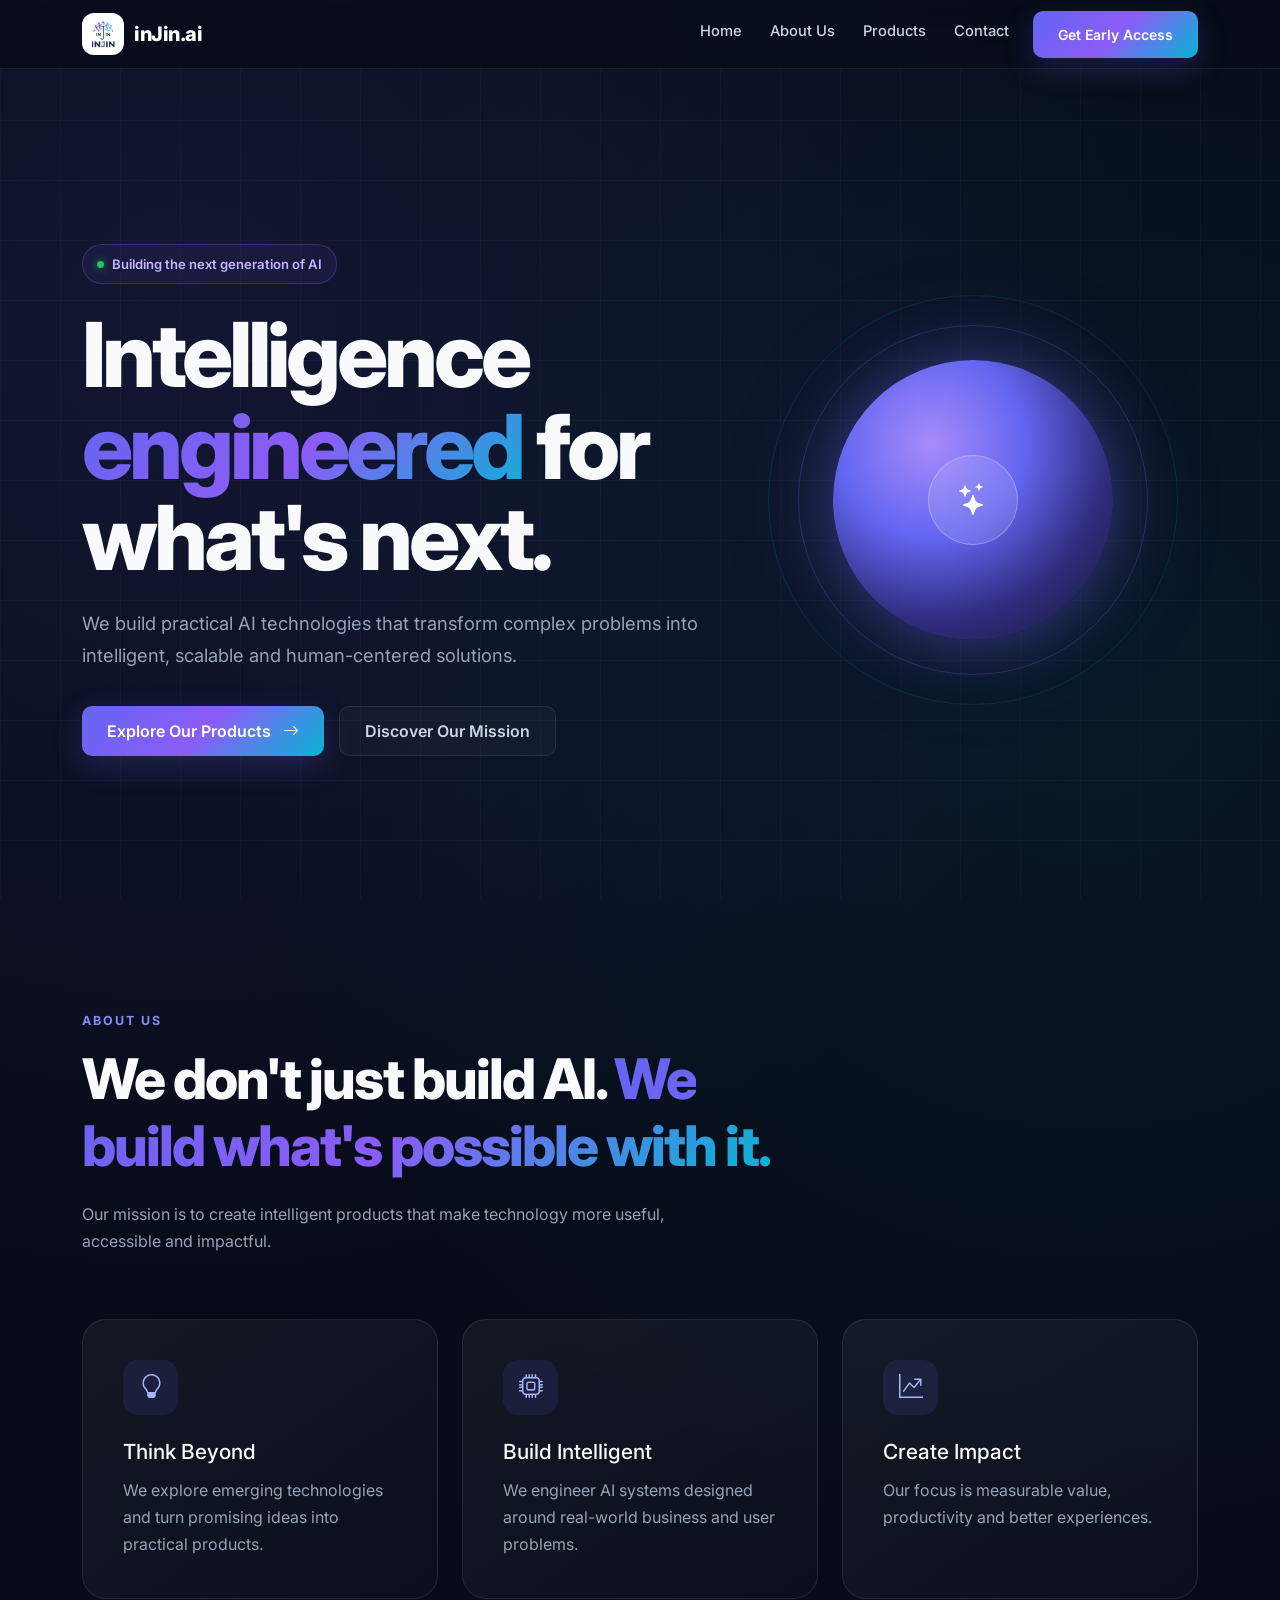
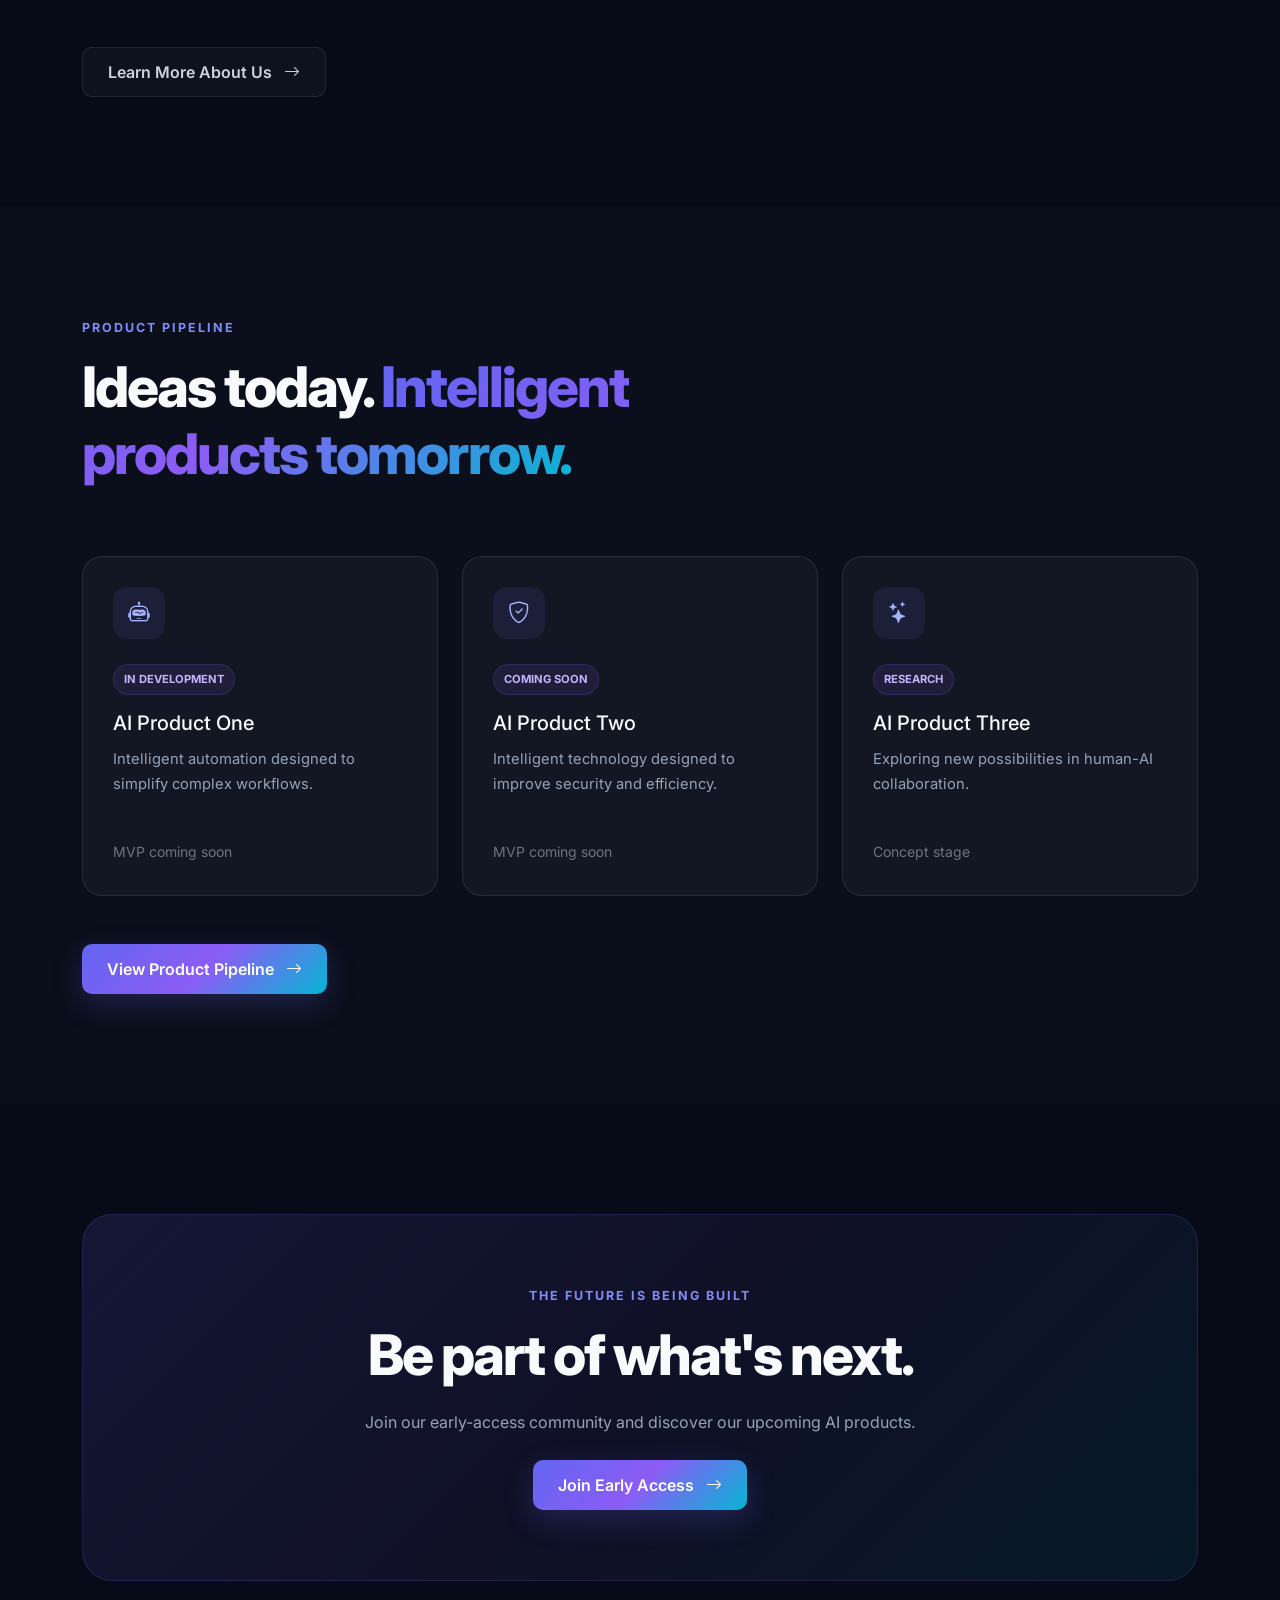
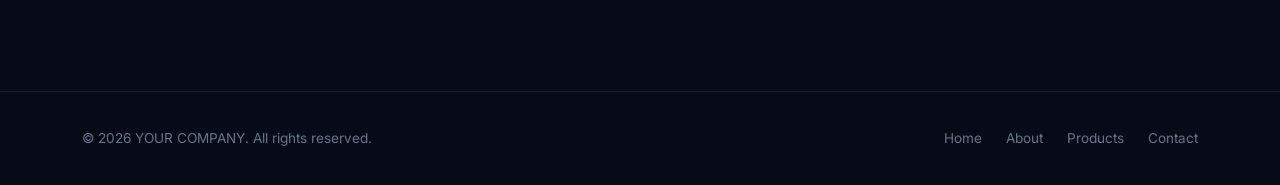
==== index.html @ dfd2fa6e "Rename Index.html to index.html Rename to fix error" ====
<!DOCTYPE html>
<html lang="en">

<head>

    <meta charset="UTF-8">

    <meta name="viewport"
          content="width=device-width, initial-scale=1.0">

    <meta name="description"
          content="YOUR COMPANY — Engineering intelligent AI products for tomorrow.">

    <meta name="theme-color"
          content="#070b17">

    <title>inJin.ai | Engineering Intelligence for Tomorrow</title>


    <!-- Bootstrap -->
    <link
        href="https://cdn.jsdelivr.net/npm/bootstrap@5.3.3/dist/css/bootstrap.min.css"
        rel="stylesheet"
    >

    <!-- Bootstrap Icons -->
    <link
        rel="stylesheet"
        href="https://cdn.jsdelivr.net/npm/bootstrap-icons@1.11.3/font/bootstrap-icons.min.css"
    >

    <!-- Google Font -->
    <link
        href="https://fonts.googleapis.com/css2?family=Inter:wght@400;500;600;700;800&display=swap"
        rel="stylesheet"
    >

    <!-- Custom CSS -->
    <link rel="stylesheet"
          href="css/style.css">

    <link rel="stylesheet"
          href="css/responsive.css">

</head>


<body>


<!-- =====================================================
     NAVBAR
====================================================== -->

<nav class="navbar navbar-expand-lg fixed-top">

    <div class="container">

        <a class="navbar-brand d-flex align-items-center"
           href="index.html">

            <div class="logo-placeholder" >
                <img
                src="./assets/images/INJINLOGo.png"
                alt="Your Company Logo"
                class="company-logo">
                
            </div>

            <span>
                inJin.ai
            </span>

        </a>


        <button
            class="navbar-toggler"
            type="button"
            data-bs-toggle="collapse"
            data-bs-target="#mainNavigation">

            <span class="navbar-toggler-icon"></span>

        </button>


        <div
            class="collapse navbar-collapse"
            id="mainNavigation">

            <ul class="navbar-nav ms-auto">

                <li class="nav-item">
                    <a class="nav-link"
                       href="#home">
                        Home
                    </a>
                </li>

                <li class="nav-item">
                    <a class="nav-link"
                       href="pages/about.html">
                        About Us
                    </a>
                </li>

                <li class="nav-item">
                    <a class="nav-link"
                       href="pages/products.html">
                        Products
                    </a>
                </li>

                <li class="nav-item">
                    <a class="nav-link"
                       href="pages/contact.html">
                        Contact
                    </a>
                </li>

                <li class="nav-item ms-lg-3">

                    <a
                        href="pages/contact.html"
                        class="btn btn-primary-custom btn-sm">

                        Get Early Access

                    </a>

                </li>

            </ul>

        </div>

    </div>

</nav>


<!-- =====================================================
     HERO
====================================================== -->

<section
    id="home"
    class="hero">

    <div class="container">

        <div class="row align-items-center">


            <!-- HERO CONTENT -->

            <div class="col-lg-7 hero-content">

                <div class="hero-badge">

                    <span class="status-dot"></span>

                    Building the next generation of AI

                </div>


                <h1>

                    Intelligence

                    <span class="gradient-text">
                        engineered
                    </span>

                    for what's next.

                </h1>


                <p class="hero-description">

                    We build practical AI technologies that
                    transform complex problems into intelligent,
                    scalable and human-centered solutions.

                </p>


                <div class="hero-buttons">

                    <a
                        href="pages/products.html"
                        class="btn btn-primary-custom">

                        Explore Our Products

                        <i class="bi bi-arrow-right ms-2"></i>

                    </a>


                    <a
                        href="pages/about.html"
                        class="btn btn-outline-custom">

                        Discover Our Mission

                    </a>

                </div>

            </div>


            <!-- HERO VISUAL -->

            <div class="col-lg-5">

                <div class="hero-visual">

                    <div class="ai-orb">

                        <div class="orb-core">

                            <i class="bi bi-stars"></i>

                        </div>

                    </div>

                </div>

            </div>

        </div>

    </div>

</section>


<!-- =====================================================
     ABOUT PREVIEW
====================================================== -->

<section class="section">

    <div class="container">

        <div class="row mb-5">

            <div class="col-lg-8">

                <div class="section-label">
                    About Us
                </div>

                <h2 class="section-title">

                    We don't just build AI.

                    <span class="gradient-text">
                        We build what's possible with it.
                    </span>

                </h2>

                <p class="section-description">

                    Our mission is to create intelligent products
                    that make technology more useful, accessible
                    and impactful.

                </p>

            </div>

        </div>


        <div class="row g-4">


            <div class="col-md-4">

                <div class="about-card">

                    <div class="about-icon">
                        <i class="bi bi-lightbulb"></i>
                    </div>

                    <h3>
                        Think Beyond
                    </h3>

                    <p>

                        We explore emerging technologies and
                        turn promising ideas into practical
                        products.

                    </p>

                </div>

            </div>


            <div class="col-md-4">

                <div class="about-card">

                    <div class="about-icon">
                        <i class="bi bi-cpu"></i>
                    </div>

                    <h3>
                        Build Intelligent
                    </h3>

                    <p>

                        We engineer AI systems designed around
                        real-world business and user problems.

                    </p>

                </div>

            </div>


            <div class="col-md-4">

                <div class="about-card">

                    <div class="about-icon">
                        <i class="bi bi-graph-up-arrow"></i>
                    </div>

                    <h3>
                        Create Impact
                    </h3>

                    <p>

                        Our focus is measurable value,
                        productivity and better experiences.

                    </p>

                </div>

            </div>

        </div>


        <div class="mt-5">

            <a
                href="pages/about.html"
                class="btn btn-outline-custom">

                Learn More About Us

                <i class="bi bi-arrow-right ms-2"></i>

            </a>

        </div>

    </div>

</section>


<!-- =====================================================
     PRODUCTS PREVIEW
====================================================== -->

<section class="section products-section">

    <div class="container">

        <div class="row mb-5">

            <div class="col-lg-8">

                <div class="section-label">
                    Product Pipeline
                </div>

                <h2 class="section-title">

                    Ideas today.

                    <span class="gradient-text">
                        Intelligent products tomorrow.
                    </span>

                </h2>

            </div>

        </div>


        <div class="row g-4">


            <!-- PRODUCT 1 -->

            <div class="col-lg-4 col-md-6">

                <div class="product-card">

                    <div class="product-icon">

                        <i class="bi bi-robot"></i>

                    </div>

                    <span class="status-badge">
                        In Development
                    </span>

                    <h3 class="mt-3">
                        AI Product One
                    </h3>

                    <p>

                        Intelligent automation designed
                        to simplify complex workflows.

                    </p>

                    <span class="text-secondary small">
                        MVP coming soon
                    </span>

                </div>

            </div>


            <!-- PRODUCT 2 -->

            <div class="col-lg-4 col-md-6">

                <div class="product-card">

                    <div class="product-icon">

                        <i class="bi bi-shield-check"></i>

                    </div>

                    <span class="status-badge">
                        Coming Soon
                    </span>

                    <h3 class="mt-3">
                        AI Product Two
                    </h3>

                    <p>

                        Intelligent technology designed
                        to improve security and efficiency.

                    </p>

                    <span class="text-secondary small">
                        MVP coming soon
                    </span>

                </div>

            </div>


            <!-- PRODUCT 3 -->

            <div class="col-lg-4 col-md-6">

                <div class="product-card">

                    <div class="product-icon">

                        <i class="bi bi-stars"></i>

                    </div>

                    <span class="status-badge">
                        Research
                    </span>

                    <h3 class="mt-3">
                        AI Product Three
                    </h3>

                    <p>

                        Exploring new possibilities in
                        human-AI collaboration.

                    </p>

                    <span class="text-secondary small">
                        Concept stage
                    </span>

                </div>

            </div>

        </div>


        <div class="mt-5">

            <a
                href="pages/products.html"
                class="btn btn-primary-custom">

                View Product Pipeline

                <i class="bi bi-arrow-right ms-2"></i>

            </a>

        </div>

    </div>

</section>


<!-- =====================================================
     CTA
====================================================== -->

<section class="cta-section">

    <div class="container">

        <div class="cta-card">

            <div class="cta-content">

                <div class="section-label">
                    The Future Is Being Built
                </div>

                <h2 class="section-title">
                    Be part of what's next.
                </h2>

                <p class="section-description mx-auto mb-4">

                    Join our early-access community and
                    discover our upcoming AI products.

                </p>

                <a
                    href="pages/contact.html"
                    class="btn btn-primary-custom">

                    Join Early Access

                    <i class="bi bi-arrow-right ms-2"></i>

                </a>

            </div>

        </div>

    </div>

</section>


<!-- =====================================================
     FOOTER
====================================================== -->

<footer>

    <div class="container">

        <div class="footer-content">

            <div>

                ©
                <span id="currentYear"></span>

                YOUR COMPANY.

                All rights reserved.

            </div>


            <div class="footer-links">

                <a href="index.html">
                    Home
                </a>

                <a href="pages/about.html">
                    About
                </a>

                <a href="pages/products.html">
                    Products
                </a>

                <a href="pages/contact.html">
                    Contact
                </a>

            </div>

        </div>

    </div>

</footer>


<!-- Bootstrap JS -->

<script
    src="https://cdn.jsdelivr.net/npm/bootstrap@5.3.3/dist/js/bootstrap.bundle.min.js">
</script>


<!-- Custom JS -->

<script src="js/main.js"></script>

</body>

</html>
---- css/style.css ----
/* =========================================================
   GLOBAL VARIABLES
========================================================= */

:root {

    --bg-primary: #070b17;
    --bg-secondary: #0b1020;

    --text-primary: #f8fafc;
    --text-secondary: #94a3b8;

    --accent-blue: #6366f1;
    --accent-purple: #8b5cf6;
    --accent-cyan: #06b6d4;

    --border: rgba(255, 255, 255, 0.09);

    --gradient:
        linear-gradient(
            135deg,
            #6366f1,
            #8b5cf6,
            #06b6d4
        );
}


/* =========================================================
   GLOBAL
========================================================= */

html {
    scroll-behavior: smooth;
}

body {

    margin: 0;

    font-family: "Inter", sans-serif;

    background:
        radial-gradient(
            circle at 15% 10%,
            rgba(99,102,241,0.12),
            transparent 30%
        ),
        radial-gradient(
            circle at 85% 20%,
            rgba(6,182,212,0.08),
            transparent 30%
        ),
        var(--bg-primary);

    color: var(--text-primary);

    line-height: 1.7;

    overflow-x: hidden;
}


section {
    scroll-margin-top: 80px;
}


/* =========================================================
   NAVBAR
========================================================= */

.navbar {

    background:
        rgba(7,11,23,0.75);

    backdrop-filter:
        blur(16px);

    border-bottom:
        1px solid var(--border);

    transition:
        all 0.3s ease;
}


.navbar.scrolled {

    background:
        rgba(7,11,23,0.95);
}


.navbar-brand {

    color: white !important;

    font-weight: 800;

    letter-spacing: -0.5px;
}


.logo-placeholder {

    width: 42px;
    height: 42px;

    border-radius: 12px;

    display: flex;

    align-items: center;
    justify-content: center;

    /* background: var(--gradient);

    color: white;

    font-weight: 800; */
    background-color: white;

    margin-right: 10px;
}

.logo-placeholder img {
    width: 100%;
    height: 100%;
    object-fit: contain;
    border-radius: 12px;
}


.nav-link {

    color: #cbd5e1 !important;

    font-size: 0.92rem;

    font-weight: 500;

    margin-left: 12px;

    transition:
        color 0.2s ease;
}


.nav-link:hover {
    color: white !important;
}


.navbar-toggler {

    border:
        1px solid var(--border);
}


.navbar-toggler-icon {
    filter: invert(1);
}


/* =========================================================
   HERO
========================================================= */

.hero {

    min-height: 100vh;

    display: flex;

    align-items: center;

    position: relative;

    padding-top: 100px;

    overflow: hidden;
}


.hero::before {

    content: "";

    position: absolute;

    inset: 0;

    background-image:
        linear-gradient(
            rgba(255,255,255,0.025) 1px,
            transparent 1px
        ),
        linear-gradient(
            90deg,
            rgba(255,255,255,0.025) 1px,
            transparent 1px
        );

    background-size: 60px 60px;

    pointer-events: none;
}


.hero-content {

    position: relative;

    z-index: 2;
}


.hero-badge {

    display: inline-flex;

    align-items: center;

    gap: 8px;

    padding: 8px 14px;

    border:
        1px solid
        rgba(139,92,246,0.3);

    background:
        rgba(139,92,246,0.08);

    border-radius: 50px;

    color: #c4b5fd;

    font-size: 0.82rem;

    font-weight: 600;

    margin-bottom: 25px;
}


.status-dot {

    width: 7px;
    height: 7px;

    background: #22c55e;

    border-radius: 50%;

    box-shadow:
        0 0 10px
        rgba(34,197,94,0.8);
}


.hero h1 {

    font-size:
        clamp(3rem, 7vw, 6rem);

    line-height: 1.02;

    letter-spacing: -4px;

    font-weight: 800;

    max-width: 950px;

    margin-bottom: 25px;
}


.gradient-text {

    background: var(--gradient);

    -webkit-background-clip: text;

    background-clip: text;

    color: transparent;
}


.hero-description {

    color: var(--text-secondary);

    font-size: 1.15rem;

    max-width: 700px;

    margin-bottom: 35px;
}


.hero-buttons {

    display: flex;

    flex-wrap: wrap;

    gap: 15px;
}


/* =========================================================
   BUTTONS
========================================================= */

.btn-primary-custom {

    border: none;

    color: white;

    padding: 13px 25px;

    border-radius: 10px;

    font-weight: 600;

    background: var(--gradient);

    box-shadow:
        0 10px 30px
        rgba(99,102,241,0.22);

    transition:
        transform 0.25s ease,
        box-shadow 0.25s ease;
}


.btn-primary-custom:hover {

    color: white;

    transform:
        translateY(-2px);

    box-shadow:
        0 15px 35px
        rgba(99,102,241,0.35);
}


.btn-outline-custom {

    padding: 12px 25px;

    border:
        1px solid var(--border);

    border-radius: 10px;

    color: #cbd5e1;

    font-weight: 600;

    background:
        rgba(255,255,255,0.03);
}


.btn-outline-custom:hover {

    color: white;

    border-color:
        rgba(139,92,246,0.5);

    background:
        rgba(139,92,246,0.08);
}


/* =========================================================
   HERO ORB
========================================================= */

.hero-visual {

    position: relative;

    min-height: 430px;

    display: flex;

    align-items: center;

    justify-content: center;
}


.ai-orb {

    width: 280px;
    height: 280px;

    border-radius: 50%;

    background:
        radial-gradient(
            circle at 35% 30%,
            #a78bfa,
            #6366f1 35%,
            #312e81 65%,
            #0f172a 100%
        );

    box-shadow:
        0 0 60px
        rgba(99,102,241,0.35),

        0 0 120px
        rgba(139,92,246,0.18);

    position: relative;

    animation:
        floatOrb 6s ease-in-out infinite;
}


.ai-orb::before,
.ai-orb::after {

    content: "";

    position: absolute;

    inset: -35px;

    border:
        1px solid
        rgba(139,92,246,0.25);

    border-radius: 50%;

    animation:
        rotateOrb 12s linear infinite;
}


.ai-orb::after {

    inset: -65px;

    border-color:
        rgba(6,182,212,0.15);

    animation-duration: 18s;

    animation-direction: reverse;
}


.orb-core {

    position: absolute;

    top: 50%;
    left: 50%;

    transform:
        translate(-50%, -50%);

    width: 90px;
    height: 90px;

    border-radius: 50%;

    background:
        rgba(255,255,255,0.12);

    backdrop-filter:
        blur(10px);

    border:
        1px solid
        rgba(255,255,255,0.25);

    display: flex;

    align-items: center;

    justify-content: center;

    font-size: 2rem;

    color: white;
}


@keyframes floatOrb {

    0%, 100% {
        transform: translateY(0);
    }

    50% {
        transform: translateY(-18px);
    }
}


@keyframes rotateOrb {

    from {
        transform: rotate(0deg);
    }

    to {
        transform: rotate(360deg);
    }
}


/* =========================================================
   SECTIONS
========================================================= */

.section {

    padding: 110px 0;
}


.section-label {

    color: #818cf8;

    font-size: 0.78rem;

    font-weight: 700;

    letter-spacing: 2px;

    text-transform: uppercase;

    margin-bottom: 15px;
}


.section-title {

    font-size:
        clamp(2.2rem,5vw,3.5rem);

    font-weight: 800;

    letter-spacing: -2px;

    margin-bottom: 20px;
}


.section-description {

    color: var(--text-secondary);

    max-width: 650px;
}


/* =========================================================
   ABOUT
========================================================= */

.about-card {

    background:
        linear-gradient(
            145deg,
            rgba(255,255,255,0.055),
            rgba(255,255,255,0.02)
        );

    border:
        1px solid var(--border);

    border-radius: 24px;

    padding: 40px;

    height: 100%;

    transition:
        transform 0.3s ease,
        border-color 0.3s ease;
}


.about-card:hover {

    transform:
        translateY(-5px);

    border-color:
        rgba(139,92,246,0.35);
}


.about-icon {

    width: 55px;
    height: 55px;

    border-radius: 15px;

    display: flex;

    align-items: center;
    justify-content: center;

    background:
        rgba(99,102,241,0.12);

    color: #a5b4fc;

    font-size: 1.5rem;

    margin-bottom: 25px;
}


.about-card h3 {

    font-size: 1.3rem;

    margin-bottom: 12px;
}


.about-card p {

    color: var(--text-secondary);

    margin-bottom: 0;
}


/* =========================================================
   PRODUCTS
========================================================= */

.products-section {

    background:
        rgba(255,255,255,0.015);
}


.product-card {

    height: 100%;

    padding: 30px;

    border-radius: 20px;

    background:
        rgba(255,255,255,0.035);

    border:
        1px solid var(--border);

    transition:
        transform 0.3s ease,
        border-color 0.3s ease;
}


.product-card:hover {

    transform:
        translateY(-7px);

    border-color:
        rgba(99,102,241,0.4);
}


.product-icon {

    width: 52px;
    height: 52px;

    display: flex;

    align-items: center;
    justify-content: center;

    border-radius: 14px;

    background:
        rgba(99,102,241,0.1);

    color: #a5b4fc;

    font-size: 1.35rem;

    margin-bottom: 25px;
}


.product-card h3 {

    font-size: 1.25rem;

    margin-bottom: 12px;
}


.product-card p {

    color: var(--text-secondary);

    font-size: 0.92rem;

    min-height: 75px;
}


.status-badge {

    display: inline-block;

    padding: 5px 10px;

    border-radius: 50px;

    font-size: 0.7rem;

    font-weight: 700;

    text-transform: uppercase;

    color: #c4b5fd;

    background:
        rgba(139,92,246,0.1);

    border:
        1px solid
        rgba(139,92,246,0.2);
}


/* =========================================================
   CTA
========================================================= */

.cta-section {

    padding: 110px 0;
}


.cta-card {

    position: relative;

    overflow: hidden;

    border-radius: 30px;

    padding: 70px 50px;

    text-align: center;

    background:
        linear-gradient(
            135deg,
            rgba(99,102,241,0.14),
            rgba(139,92,246,0.07),
            rgba(6,182,212,0.08)
        );

    border:
        1px solid
        rgba(139,92,246,0.18);
}


.cta-content {

    position: relative;

    z-index: 2;
}


/* =========================================================
   FOOTER
========================================================= */

footer {

    border-top:
        1px solid var(--border);

    padding: 35px 0;

    color: #64748b;

    font-size: 0.85rem;
}


.footer-content {

    display: flex;

    justify-content: space-between;

    align-items: center;
}


.footer-links a {

    color: #64748b;

    text-decoration: none;

    margin-left: 20px;
}


.footer-links a:hover {

    color: white;
}
---- css/responsive.css ----
/* =========================================================
   TABLETS
========================================================= */

@media (max-width: 991px) {

    .hero {

        text-align: center;
    }


    .hero-description {

        margin-left: auto;
        margin-right: auto;
    }


    .hero-buttons {

        justify-content: center;
    }


    .hero-visual {

        margin-top: 70px;

        min-height: 350px;
    }


    .nav-link {

        margin-left: 0;

        padding: 10px 0;
    }

}


/* =========================================================
   MOBILE
========================================================= */

@media (max-width: 767px) {

    .section {

        padding: 80px 0;
    }


    .hero {

        padding-top: 130px;
    }


    .hero h1 {

        letter-spacing: -2px;
    }


    .hero-description {

        font-size: 1rem;
    }


    .hero-buttons {

        flex-direction: column;
    }


    .hero-buttons .btn {

        width: 100%;
    }


    .ai-orb {

        width: 210px;
        height: 210px;
    }


    .orb-core {

        width: 70px;
        height: 70px;
    }


    .about-card {

        padding: 30px;
    }


    .cta-card {

        padding: 50px 25px;
    }


    .footer-content {

        flex-direction: column;

        text-align: center;

        gap: 15px;
    }


    .footer-links a {

        margin-left: 8px;

        margin-right: 8px;
    }

}
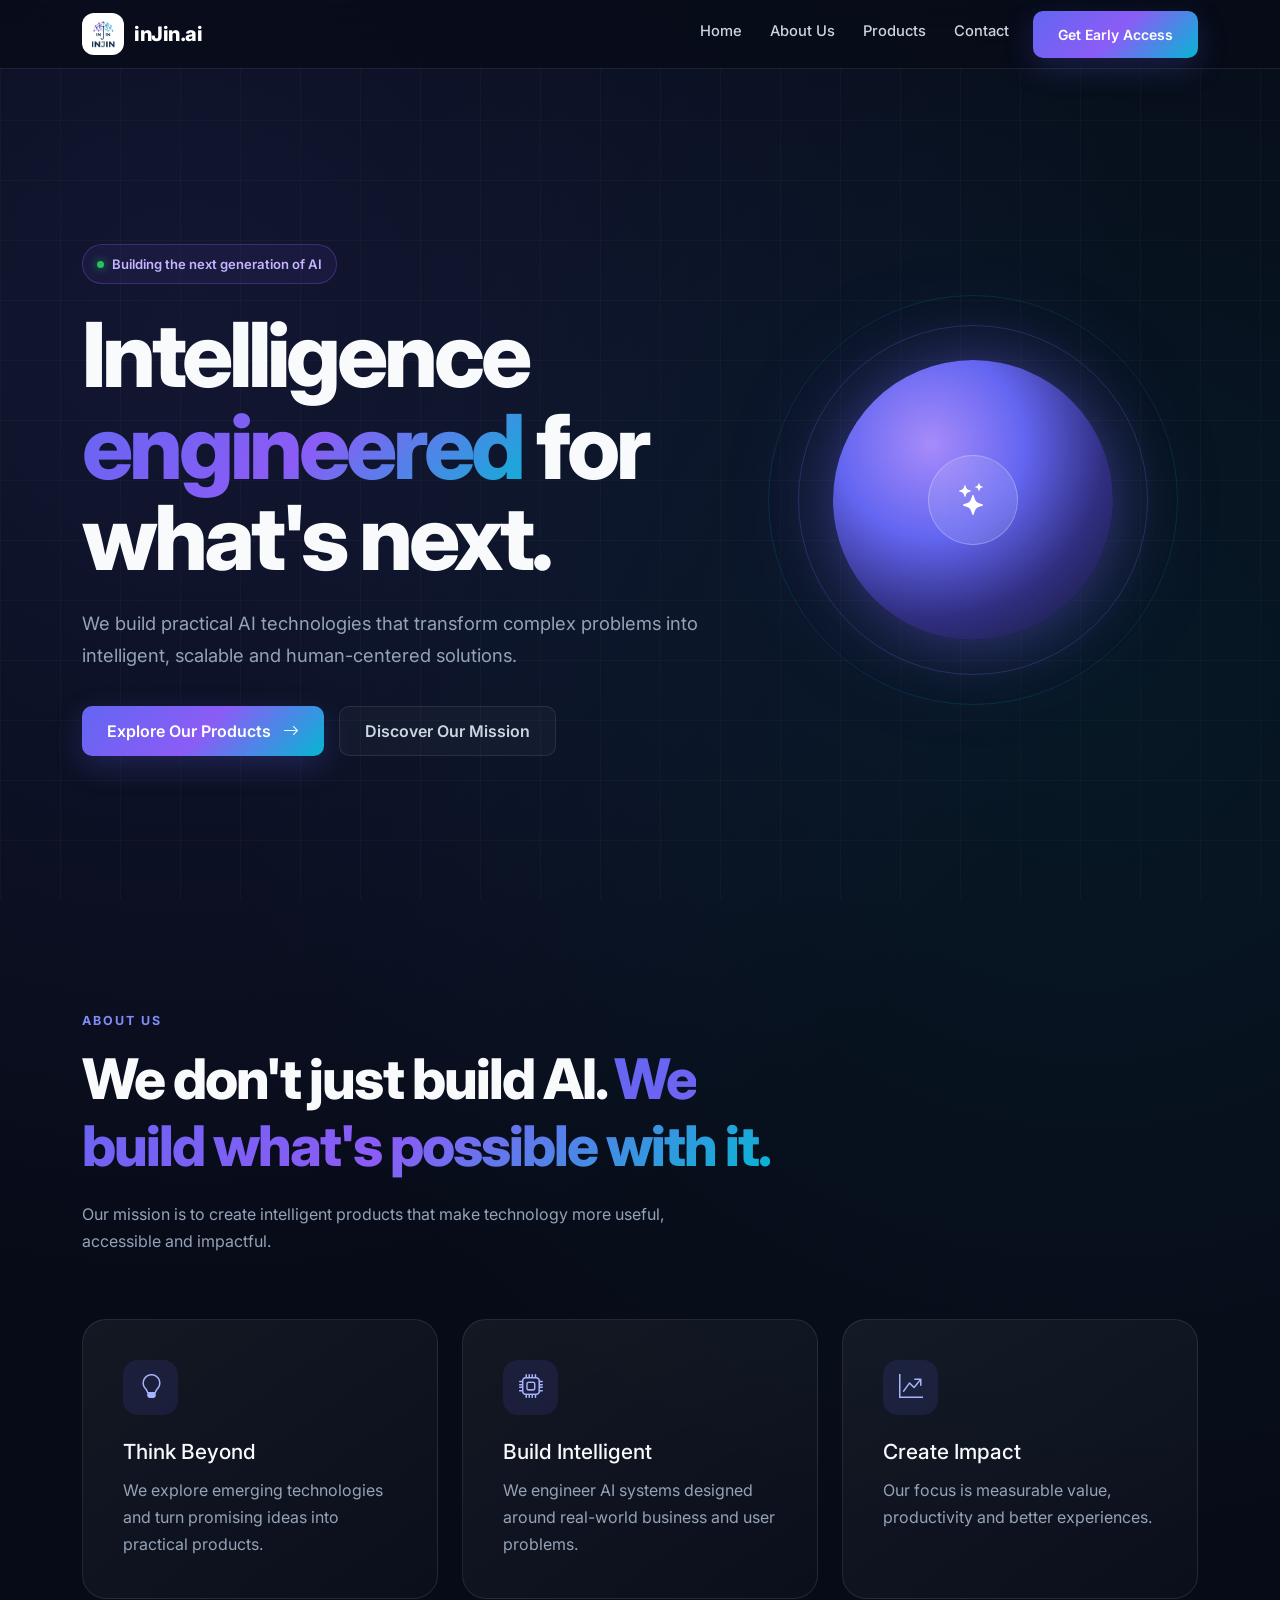
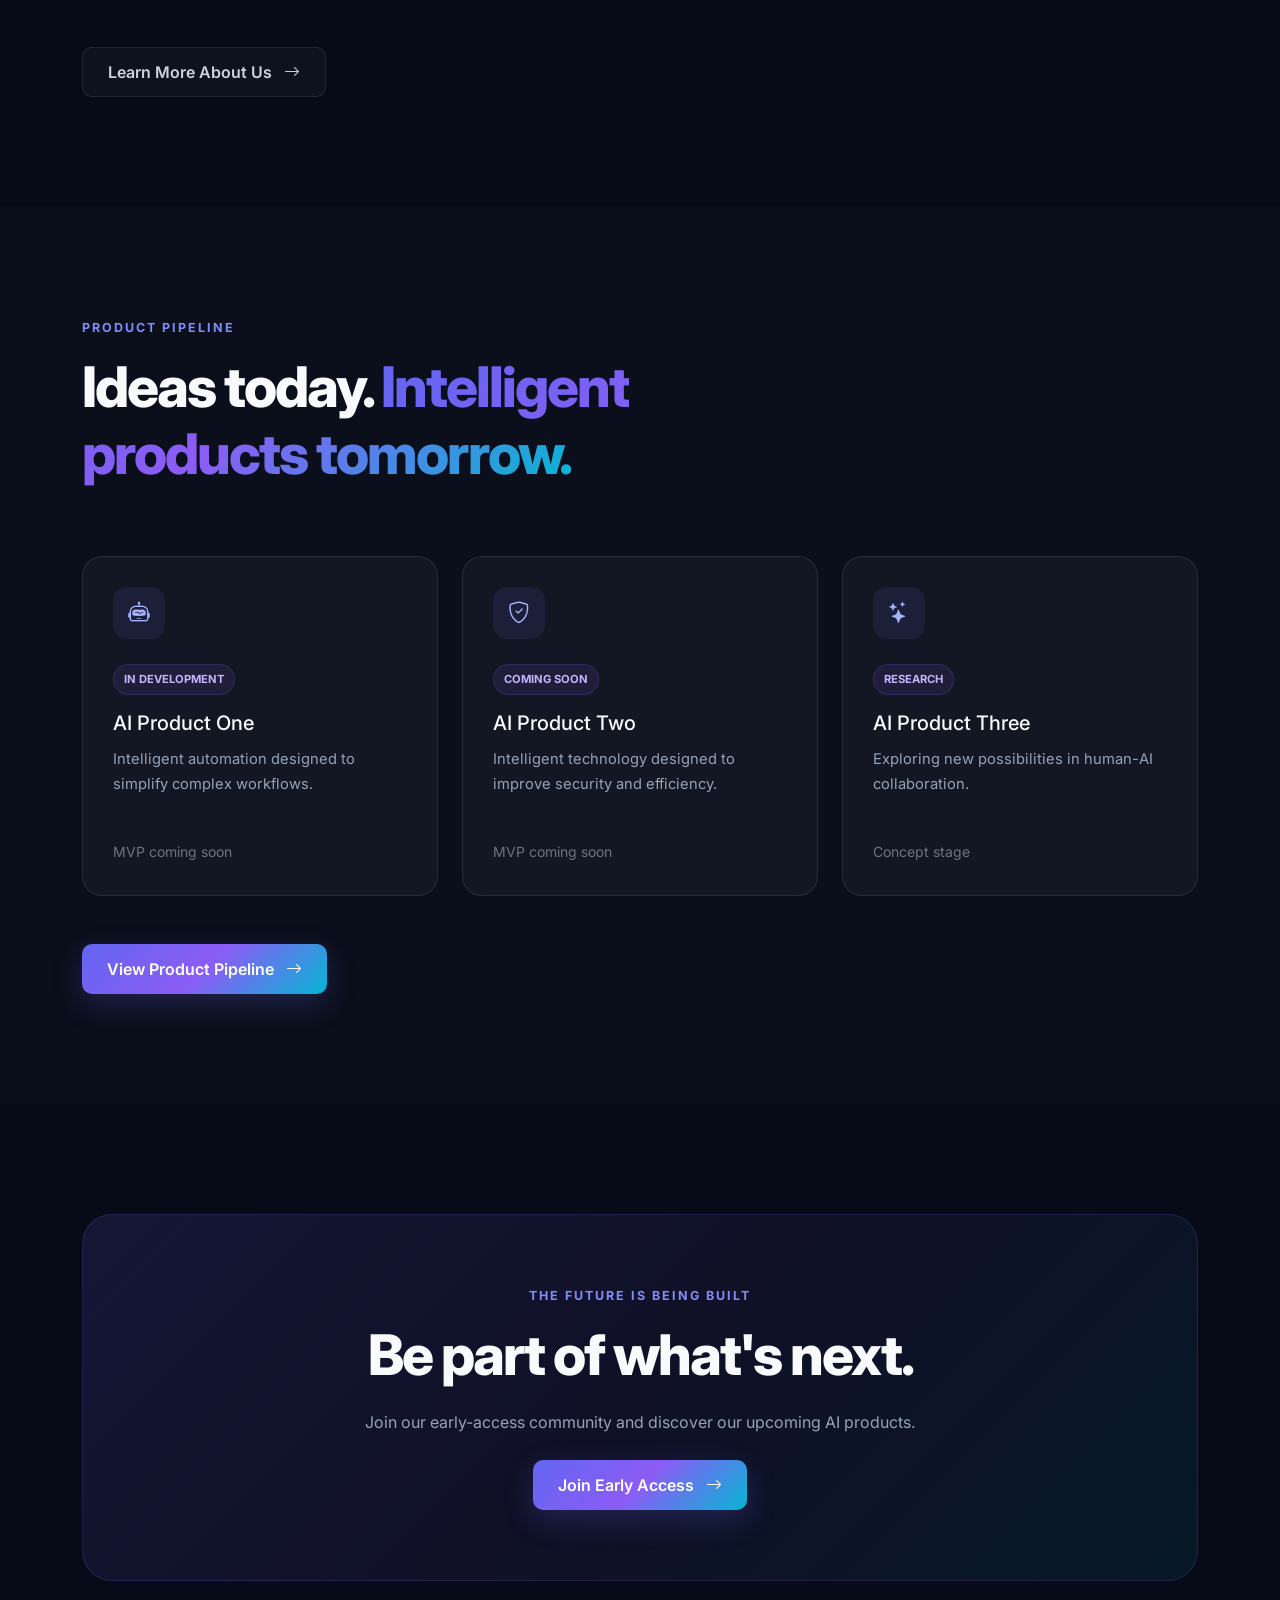
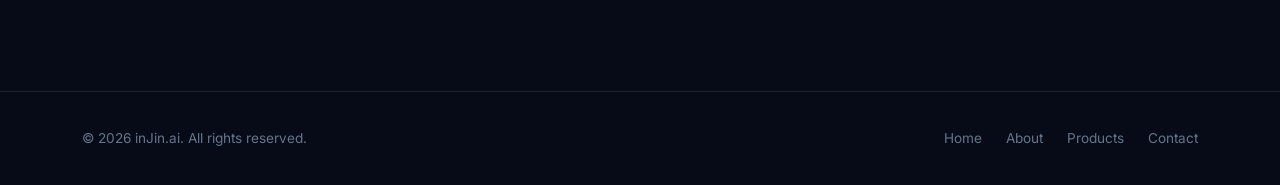
==== commit 6db7aded: "Fix HTML encoding issues in index.html Fix the footer issue" ====
--- a/index.html
+++ b/index.html
@@ -9,7 +9,7 @@
           content="width=device-width, initial-scale=1.0">
 
     <meta name="description"
-          content="YOUR COMPANY — Engineering intelligent AI products for tomorrow.">
+          content="inJin.ai — Engineering intelligent AI products for tomorrow.">
 
     <meta name="theme-color"
           content="#070b17">
@@ -62,7 +62,7 @@
             <div class="logo-placeholder" >
                 <img
                 src="./assets/images/INJINLOGo.png"
-                alt="Your Company Logo"
+                alt="inJin.ai Logo"
                 class="company-logo">
                 
             </div>
@@ -601,7 +601,7 @@
                 ©
                 <span id="currentYear"></span>
 
-                YOUR COMPANY.
+                inJin.ai.
 
                 All rights reserved.
 
